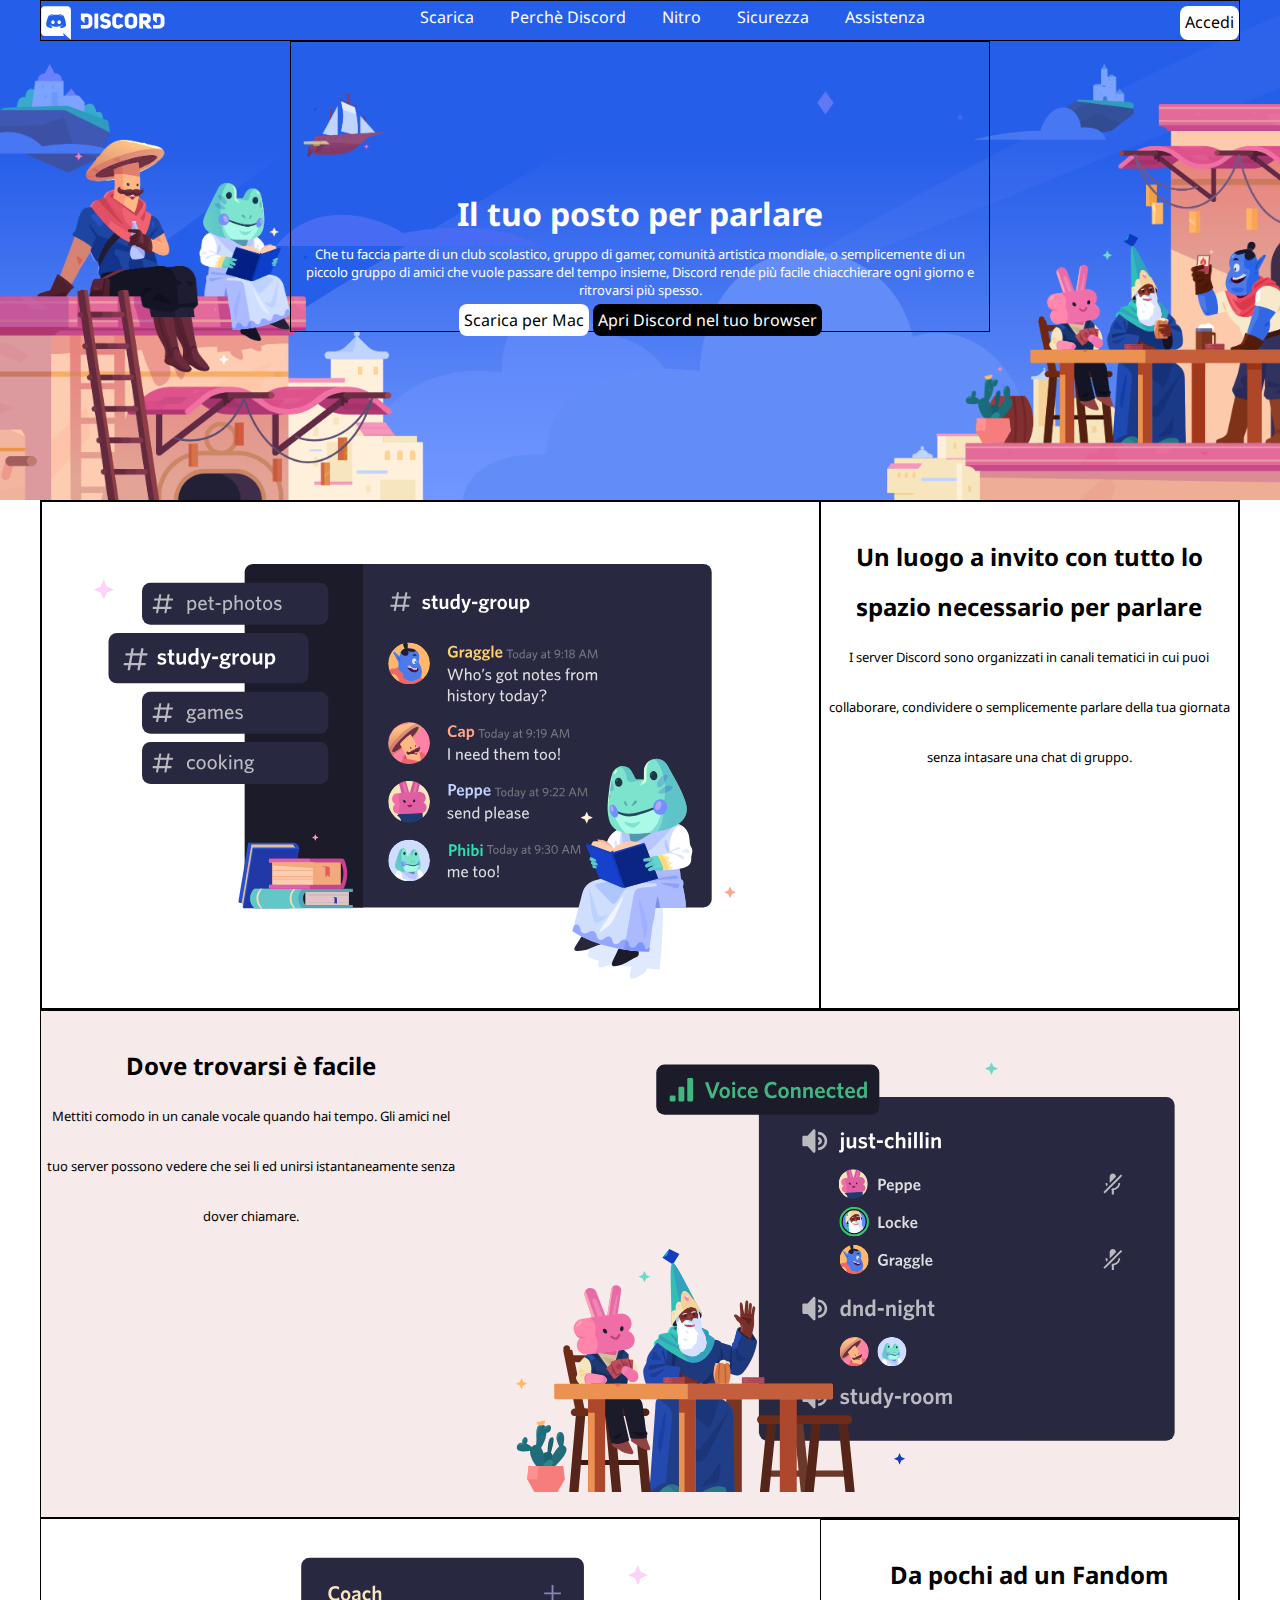
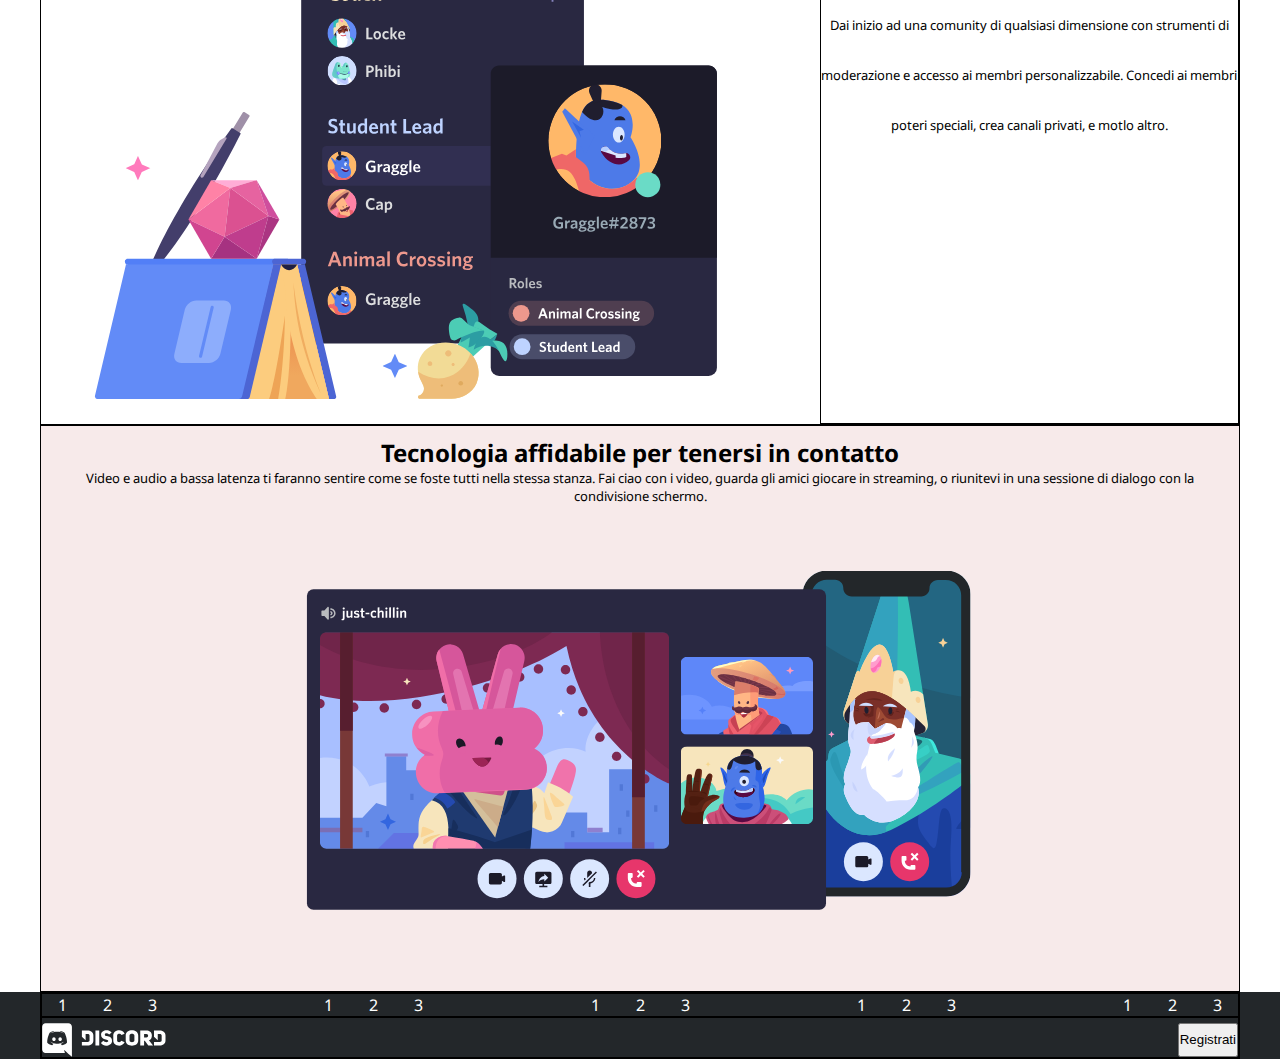
==== index.html @ ee9f93eb "Nuovo esercizio" ====
<!DOCTYPE html>
<html lang="en">
<head>
    <meta charset="UTF-8">
    <meta http-equiv="X-UA-Compatible" content="IE=edge">
    <link rel="preconnect" href="https://fonts.googleapis.com">
<link rel="preconnect" href="https://fonts.gstatic.com" crossorigin>
<link href="https://fonts.googleapis.com/css2?family=Noto+Sans:wght@400;700&display=swap" rel="stylesheet">
    <meta name="viewport" content="width=device-width, initial-scale=1.0">
    <title>Discord</title>
    <link rel="stylesheet" href="./css/style.css">
</head>
<body>
    <!--header(nav+contenuto)-->
    <header>
        <div class="navbar debug container">
            <img src="./img/logo.svg" alt="logo">
            <ul>
                <li>Scarica</li>
                <li>Perchè Discord</li>
                <li>Nitro</li>
                <li>Sicurezza</li>
                <li>Assistenza</li>
            </ul>
            <a  class="btn"href="#">Accedi</a>
        </div>
        <div class="container debug content">
            <h1>Il tuo posto per parlare</h1>
            <p class="center container">Che tu faccia parte di un club scolastico, gruppo di gamer, comunità artistica mondiale, o semplicemente di un piccolo gruppo di amici che vuole passare del tempo insieme, Discord rende più facile chiacchierare ogni giorno e ritrovarsi più spesso.</p>
            <a class="btn" href="#">Scarica per Mac</a>
            <a class="dark"href="#">Apri Discord nel tuo browser</a>
        </div>

    </header>

    <!--main 4 section-->
    <main>
        <section>
            <div class="container debug dflex">
                <div class="left debug">
                    <img src="./img/item1.svg" alt="img1">
                </div>
                <div class="right debug container">
                    <h2> Un luogo a invito con tutto lo spazio necessario per parlare</h2>
                    <p>I server Discord sono organizzati in canali tematici in cui puoi collaborare, condividere o semplicemente parlare della tua giornata senza intasare una chat di gruppo.</p>
                </div>
            </div>
        </section>
        <section>
            <div class="debug dflex bgcolor24 container">
                <div class="right">
                    <h2>Dove trovarsi è facile</h2>
                    <p>Mettiti comodo in un canale vocale quando hai tempo. Gli amici nel tuo server possono vedere che sei li ed unirsi istantaneamente senza dover chiamare.</p>
                </div>
                <div class="left">
                    <img src="./img/item2.svg" alt="img2">
                </div>
            </div>
        </section>
        <section>
            <div class=" debug dflex container">
                
                <div class="left">
                    <img src="./img/item3.svg" alt="img3">
                </div>
                <div class="right debug container">
                    <h2>Da pochi ad un Fandom</h2>
                    <p>Dai inizio ad una comunity di qualsiasi dimensione con strumenti di moderazione e accesso ai membri personalizzabile. Concedi ai membri poteri speciali, crea canali privati, e motlo altro.</p>                </div>
            </div>
        </section>    
        <section>
            <div class="bgcolor24 container debug center">
                <h2>Tecnologia affidabile per tenersi in contatto</h2>
                <p>Video e audio a bassa latenza ti faranno sentire come se foste tutti nella stessa stanza. Fai ciao con i video, guarda gli amici giocare in streaming, o riunitevi in una sessione di dialogo con la condivisione schermo.</p>
                <img src="./img/item4-big.svg" alt="img4">
            </div>
        </section>
          
    </main>

    <!--footer 5 ul no style-->
    <footer>
        <div class="debug container">
            <div class="debug container dflex">
                <ul>
                    <li>1</li>
                    <li>2</li>
                    <li>3</li>
                </ul>
                <ul>
                    <li>1</li>
                    <li>2</li>
                    <li>3</li>
                </ul>
                <ul>
                    <li>1</li>
                    <li>2</li>
                    <li>3</li>
                </ul>
                <ul>
                    <li>1</li>
                    <li>2</li>
                    <li>3</li>
                </ul>
                <ul>
                    <li>1</li>
                    <li>2</li>
                    <li>3</li>
                </ul>
            </div>
            <div class="debug navbar container">
                <img src="./img/logo.svg" alt="logo2">
                <button>Registrati</button>
            </div>
        </div>
    </footer>
    
</body>
</html>
---- css/style.css ----
/* General */
*{
    margin: 0;
    padding: 0;
    box-sizing: border-box;
}
:root{
    --bgcolorh: #255EE9;
    --colortext: #000000;
    --colortext2: #FFFFFF;
    --bgcolorf: #23272A;
    --button: #7289DA;
    --bgcolors: #f7eaea;
}
body{
    background-color: var(--colortext2);
    text-align: center;
    margin: 0 auto;
    justify-content: space-around;
    min-width: 300px;
    color: var(--colortext2);
    font-family: 'Noto Sans', sans-serif;
}
.debug{
    border: 1px solid black;
}
.container{
    margin: 0 auto;
    max-width: 1200px;
}
.navbar{
    display: flex;
    justify-content:space-between;
    padding-top: 5px;
}
ul{
    list-style: none;
}
li{
    display: inline;
    padding: 1rem;
}
header{
    background-image: url(../img/jumbo.png);
    background-color: var(--bgcolorh);
    min-width: 500px;
    background-size: cover;  
    height: 500px;  
}
.right{
    width: 35%;
    line-height: 50px;
    padding-top: 30px;
}
.left{
    width: 65%;
}
.reverse{
    flex-flow: row-reverse;
}
footer{
    background-color: var(--bgcolorf);
}
.center{
    padding: 10px;
    justify-content: center;
    text-align: center;
}
.bgcolor24{
    background-color: var(--bgcolors);
}
.bgcolor13{
    background-color: var(--colortext2);
}
.dflex{
    display: flex;
    justify-content: space-between;
    flex-flow: row wrap;
    align-content: flex-start;
}
.btn{
    background-color: var(--colortext2);
    color: var(--colortext);
    border-radius: 8px;
    text-decoration: none;
    padding: 5px;
}
.dark{
    background-color: var(--colortext);
    color: var(--colortext2);
    border-radius: 8px;
    text-decoration: none;
    padding: 5px;
}
.content{
    max-width: 700px;
    justify-content: center;
    text-align: center;
    padding-top: 150px;
}
main{
    color: var(--colortext);
}
main img{
    width: 750px;
    padding: 20px;
}
p{
    font-size: 13px;
}
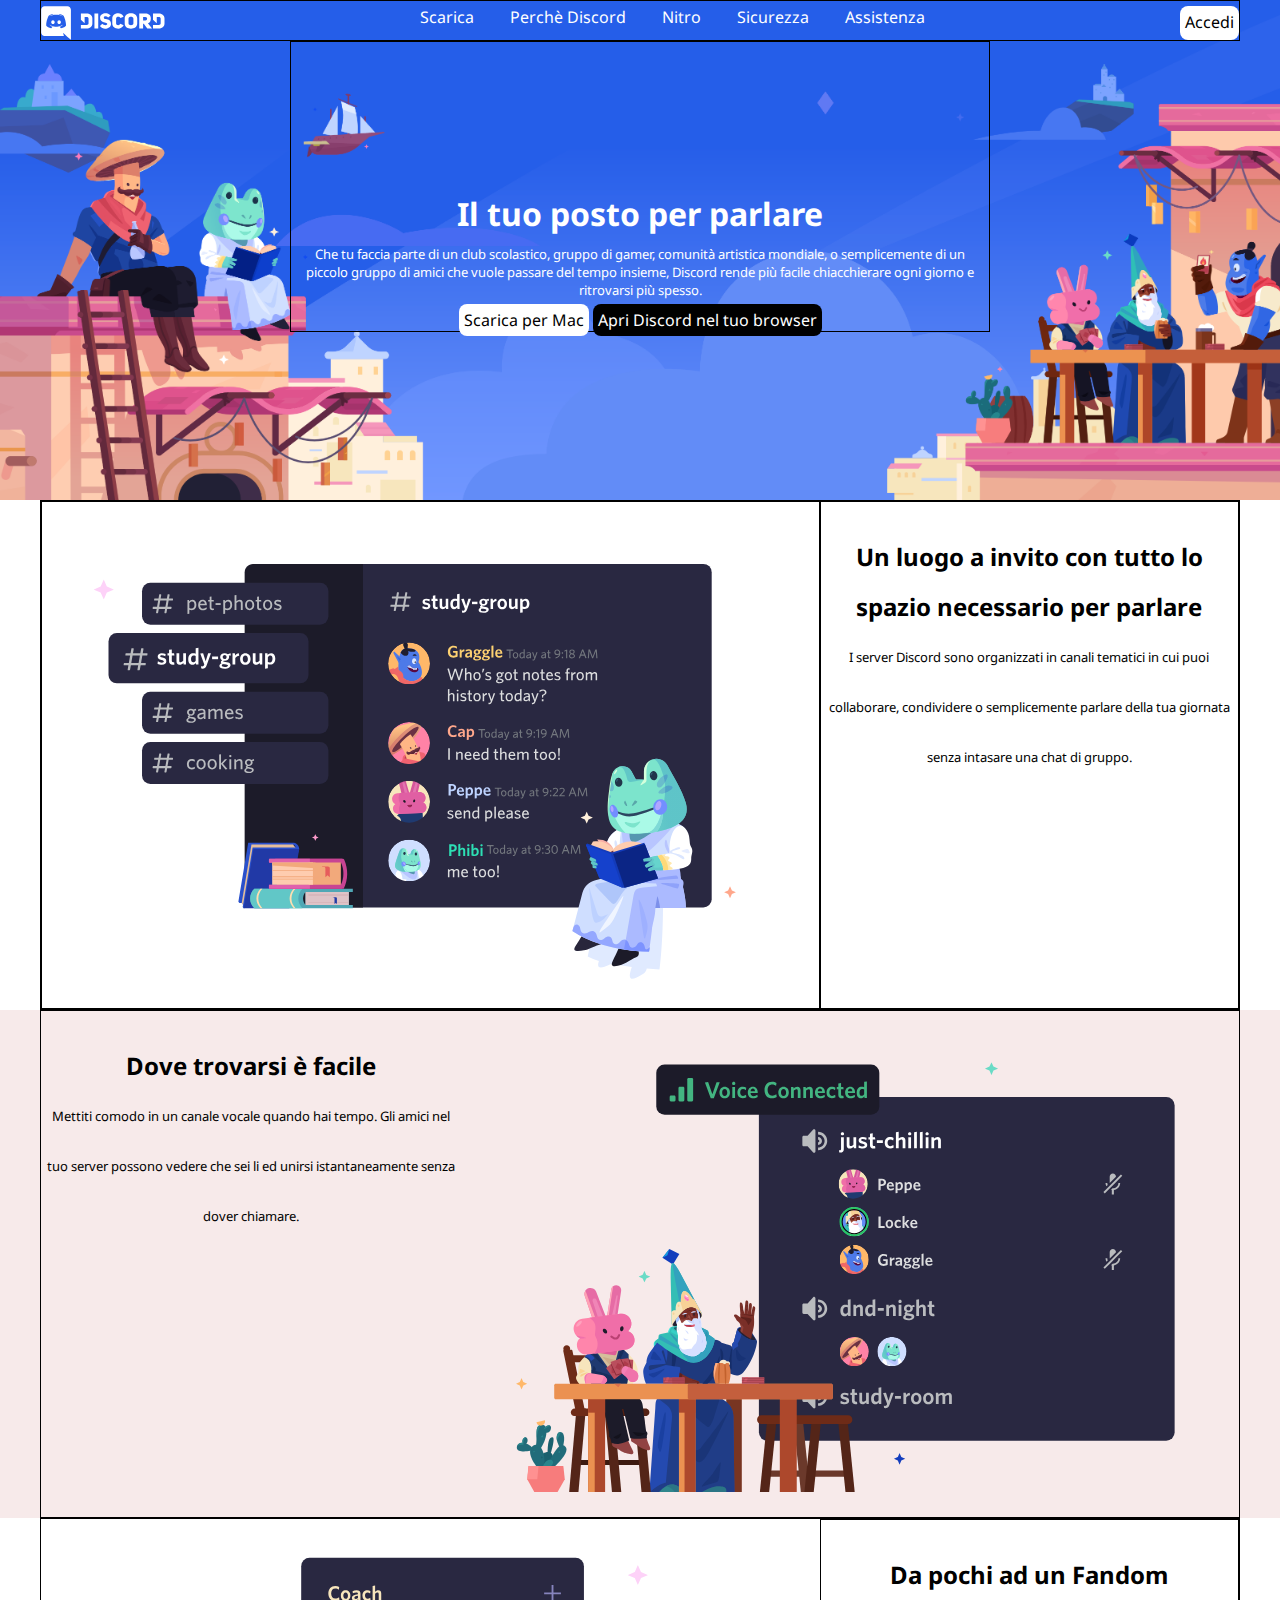
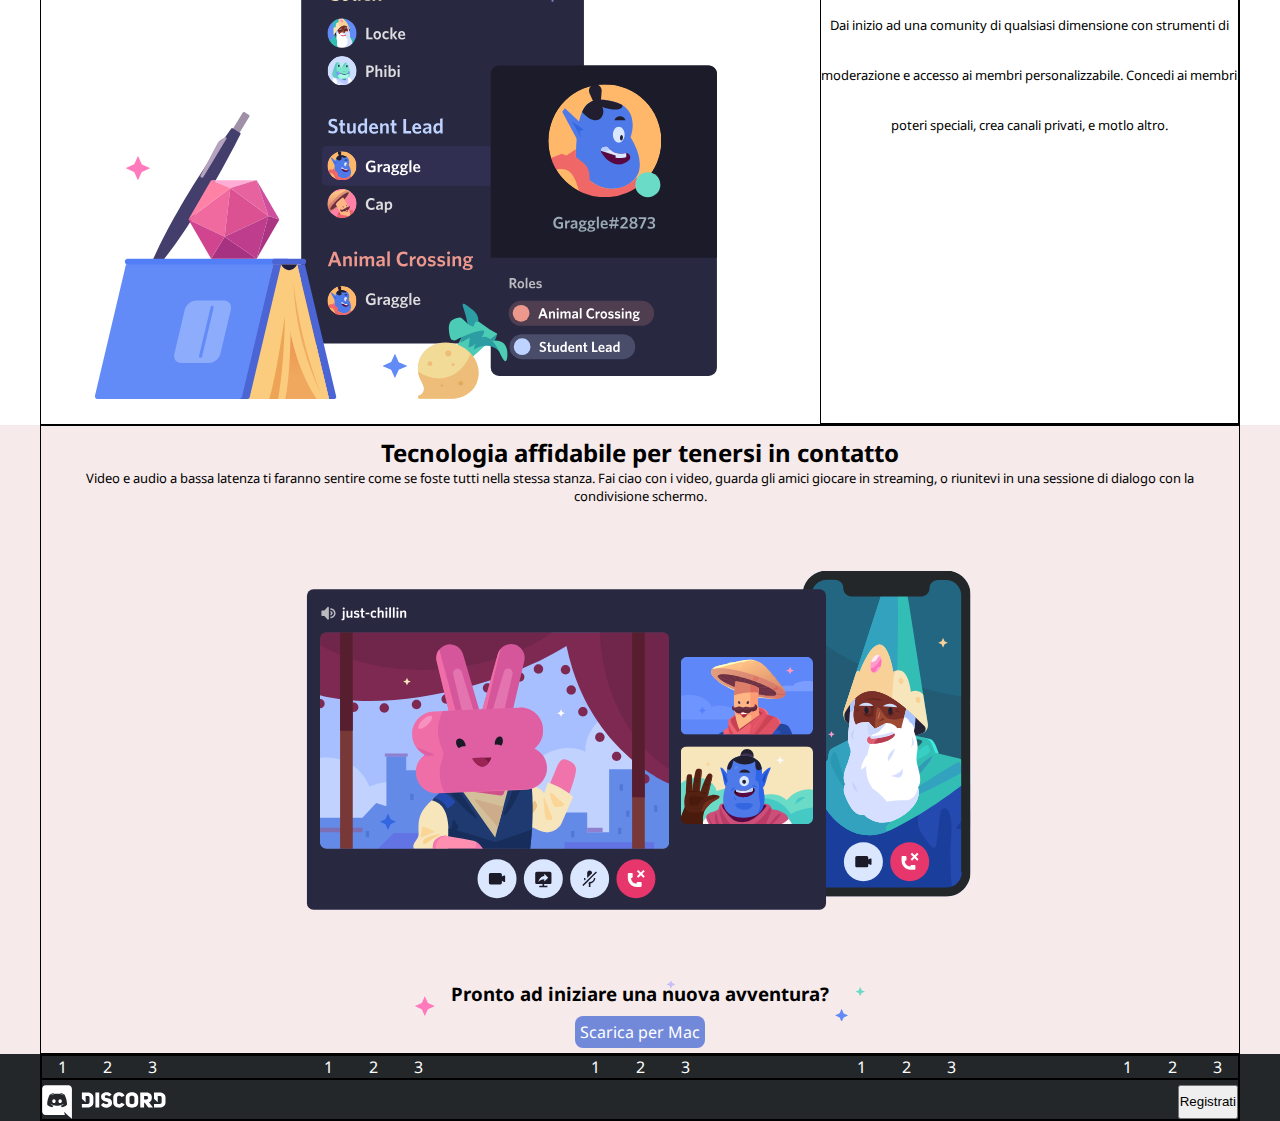
==== commit dfcf0895: "stars" ====
--- a/index.html
+++ b/index.html
@@ -47,32 +47,38 @@
             </div>
         </section>
         <section>
-            <div class="debug dflex bgcolor24 container">
-                <div class="right">
-                    <h2>Dove trovarsi è facile</h2>
-                    <p>Mettiti comodo in un canale vocale quando hai tempo. Gli amici nel tuo server possono vedere che sei li ed unirsi istantaneamente senza dover chiamare.</p>
-                </div>
-                <div class="left">
-                    <img src="./img/item2.svg" alt="img2">
+            <div class="bgcolor24">
+                <div class="debug dflex container">
+                    <div class="right">
+                        <h2>Dove trovarsi è facile</h2>
+                        <p>Mettiti comodo in un canale vocale quando hai tempo. Gli amici nel tuo server possono vedere che sei li ed unirsi istantaneamente senza dover chiamare.</p>
+                    </div>
+                    <div class="left">
+                        <img src="./img/item2.svg" alt="img2">
+                    </div>
                 </div>
             </div>
         </section>
         <section>
-            <div class=" debug dflex container">
-                
+            <div class=" debug dflex container">  
                 <div class="left">
                     <img src="./img/item3.svg" alt="img3">
                 </div>
                 <div class="right debug container">
                     <h2>Da pochi ad un Fandom</h2>
-                    <p>Dai inizio ad una comunity di qualsiasi dimensione con strumenti di moderazione e accesso ai membri personalizzabile. Concedi ai membri poteri speciali, crea canali privati, e motlo altro.</p>                </div>
+                    <p>Dai inizio ad una comunity di qualsiasi dimensione con strumenti di moderazione e accesso ai membri personalizzabile. Concedi ai membri poteri speciali, crea canali privati, e motlo altro.</p>                
+                </div>
             </div>
         </section>    
         <section>
-            <div class="bgcolor24 container debug center">
-                <h2>Tecnologia affidabile per tenersi in contatto</h2>
-                <p>Video e audio a bassa latenza ti faranno sentire come se foste tutti nella stessa stanza. Fai ciao con i video, guarda gli amici giocare in streaming, o riunitevi in una sessione di dialogo con la condivisione schermo.</p>
-                <img src="./img/item4-big.svg" alt="img4">
+            <div class="bgcolor24">
+                <div class="container debug center">
+                    <h2>Tecnologia affidabile per tenersi in contatto</h2>
+                    <p>Video e audio a bassa latenza ti faranno sentire come se foste tutti nella stessa stanza. Fai ciao con i video, guarda gli amici giocare in streaming, o riunitevi in una sessione di dialogo con la condivisione schermo.</p>
+                    <img src="./img/item4-big.svg" alt="img4">
+                    <h3 id="stars">Pronto ad iniziare una nuova avventura?</h3>
+                    <a  class="violett" href="#">Scarica per Mac</a>
+                </div>
             </div>
         </section>
           
--- a/css/style.css
+++ b/css/style.css
@@ -108,3 +108,18 @@
 p{
     font-size: 13px;
 }
+.violett{
+    background-color: var(--button);
+    color: var(--colortext2);
+    border-radius: 8px;
+    text-decoration: none;
+    margin: 15px;
+    padding: .3rem;
+}
+#stars{
+    background-image: url(../img/stars.svg);
+    padding-bottom: 15px;
+    background-size: 450px;
+    background-repeat: no-repeat;
+    background-position: center;
+}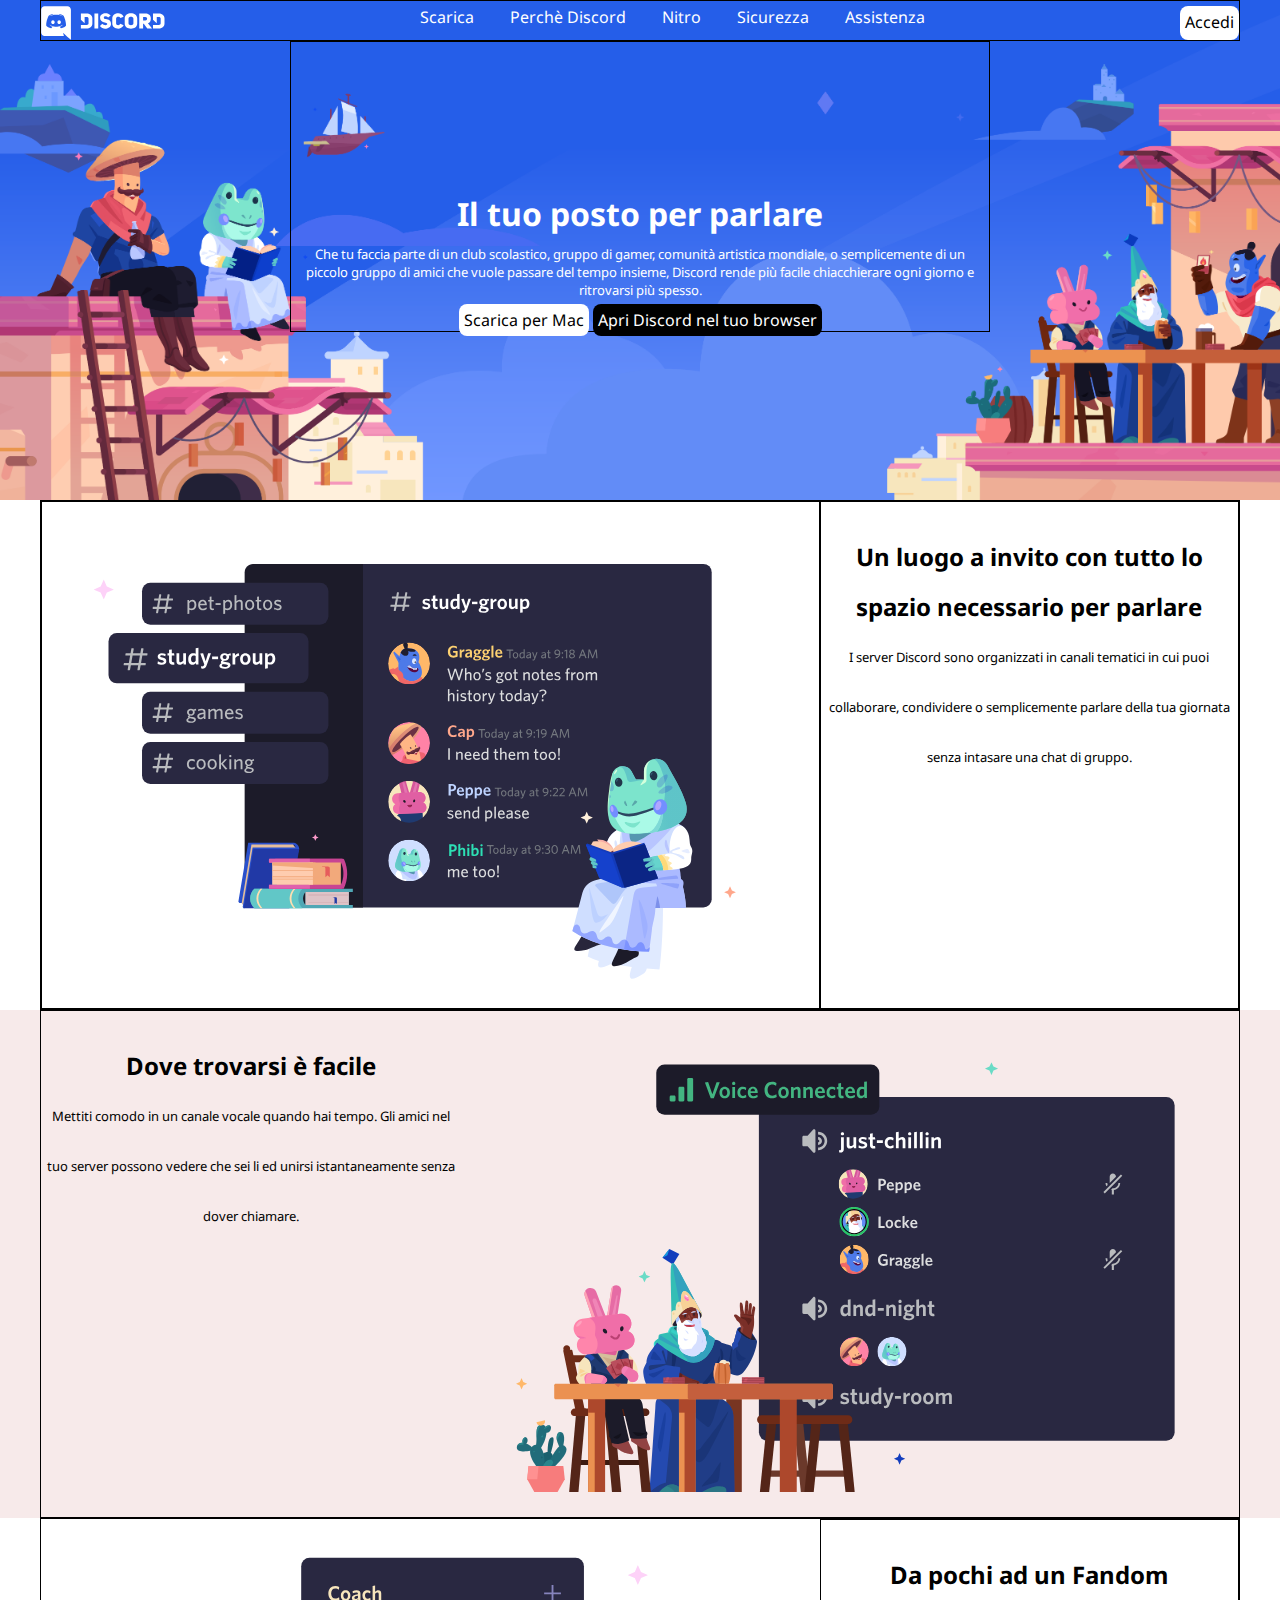
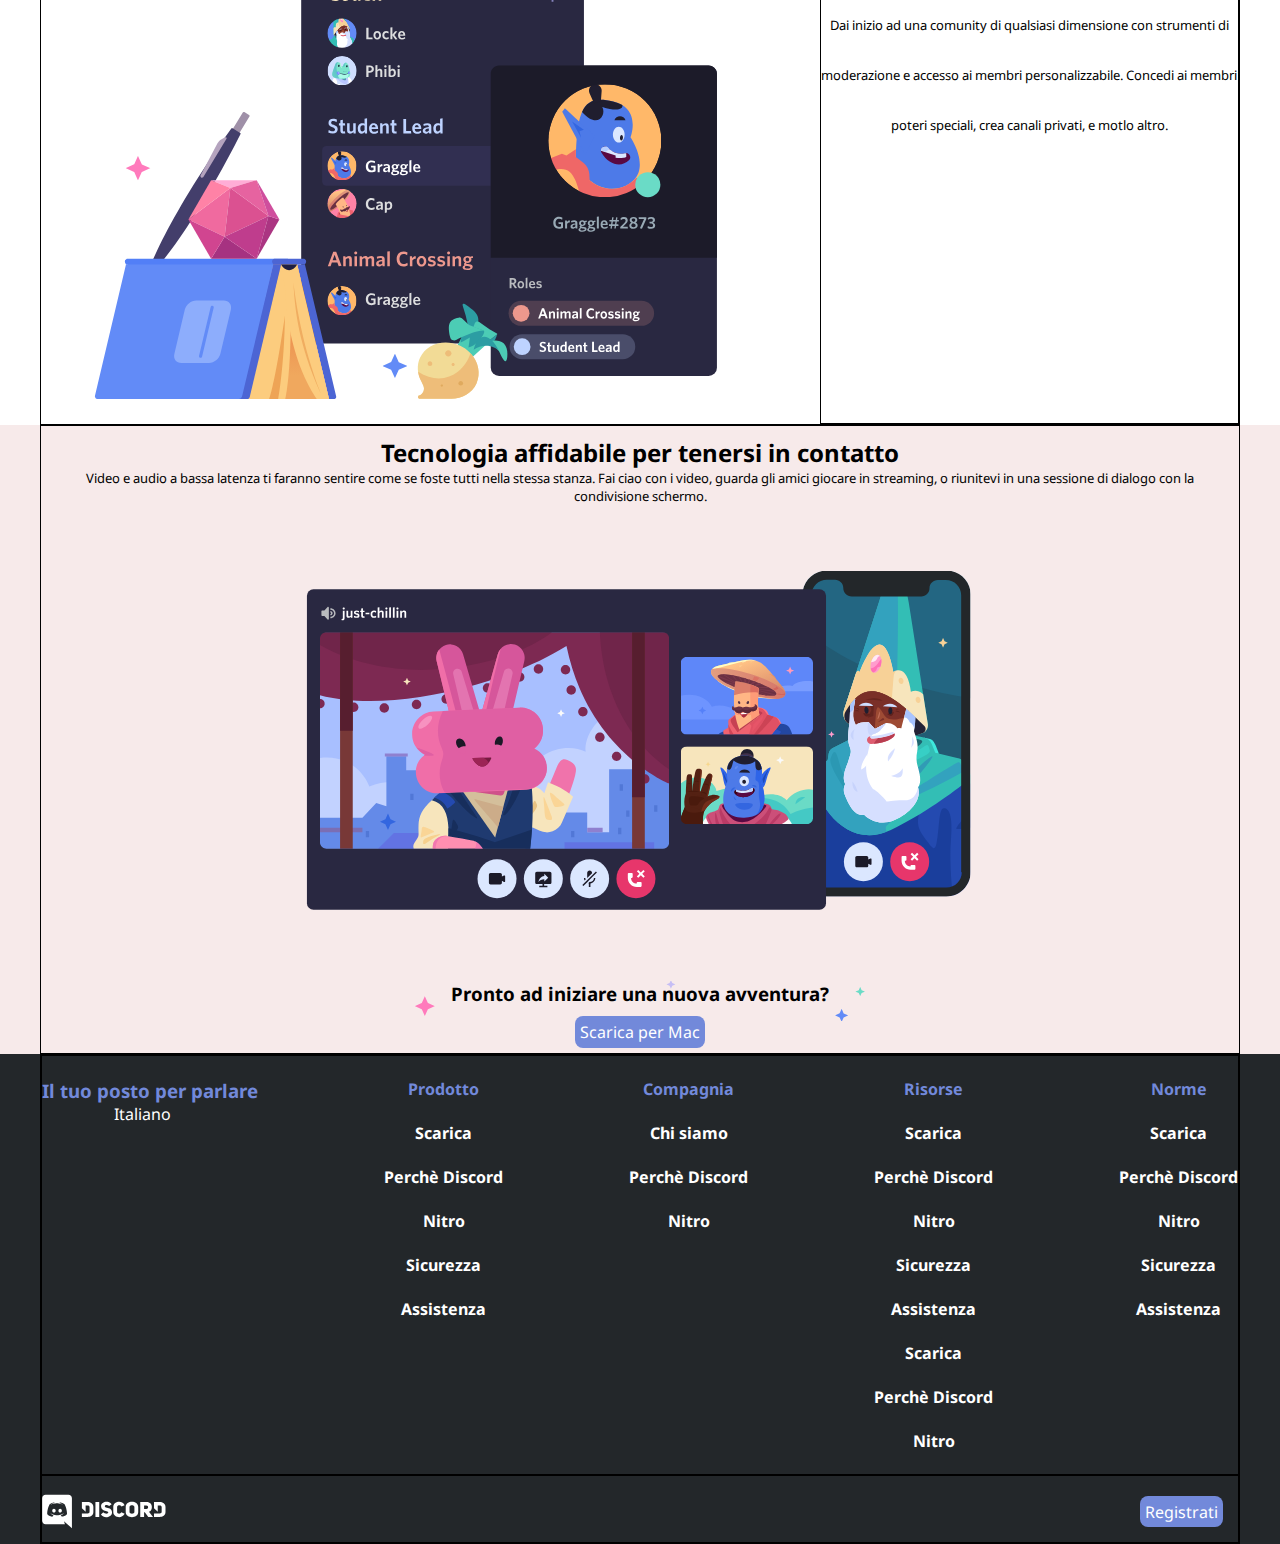
==== commit ebcc7ca7: "footer" ====
--- a/index.html
+++ b/index.html
@@ -88,35 +88,108 @@
     <footer>
         <div class="debug container">
             <div class="debug container dflex">
-                <ul>
-                    <li>1</li>
-                    <li>2</li>
-                    <li>3</li>
-                </ul>
-                <ul>
-                    <li>1</li>
-                    <li>2</li>
-                    <li>3</li>
-                </ul>
-                <ul>
-                    <li>1</li>
-                    <li>2</li>
-                    <li>3</li>
-                </ul>
-                <ul>
-                    <li>1</li>
-                    <li>2</li>
-                    <li>3</li>
-                </ul>
-                <ul>
-                    <li>1</li>
-                    <li>2</li>
-                    <li>3</li>
-                </ul>
+                <div>
+                    <ul>
+                        <li><h3 class="first">Il tuo posto per parlare</h3></li>
+                        <li>Italiano</li>
+                        <li></li>
+                    </ul>
+                </div>
+                <div>
+                    <ul>
+                        <li>
+                            <h4 class="first">Prodotto</h4>
+                        </li>
+                        <li>
+                            <h4>Scarica</h4>
+                        </li>
+                        <li>
+                            <h4>Perchè Discord</h4>
+                        </li>
+                        <li>
+                            <h4>Nitro</h4>
+                        </li>
+                        <li>
+                            <h4>Sicurezza</h4>
+                        </li>
+                        <li>
+                            <h4>Assistenza</h4>
+                        </li>
+                    </ul>
+                </div>
+                <div>
+                    <ul>
+                        <li>
+                            <h4 class="first">Compagnia</h4>
+                        </li>
+                        <li>
+                            <h4>Chi siamo</h4>
+                        </li>
+                        <li>
+                            <h4>Perchè Discord</h4>
+                        </li>
+                        <li>
+                            <h4>Nitro</h4>
+                        </li>
+                    </ul>
+                </div>
+                <div>
+                    <ul>
+                        <li>
+                            <h4 class="first">Risorse</h4>
+                        </li>
+                        <li>
+                            <h4>Scarica</h4>
+                        </li>
+                        <li>
+                            <h4>Perchè Discord</h4>
+                        </li>
+                        <li>
+                            <h4>Nitro</h4>
+                        </li>
+                        <li>
+                            <h4>Sicurezza</h4>
+                        </li>
+                        <li>
+                            <h4>Assistenza</h4>
+                        </li>
+                        <li>
+                            <h4>Scarica</h4>
+                        </li>
+                        <li>
+                            <h4>Perchè Discord</h4>
+                        </li>
+                        <li>
+                            <h4>Nitro</h4>
+                        </li>
+                    </ul>
+                </div>
+                <div>
+                    <ul>
+                        <li>
+                            <h4 class="first">Norme</h4>
+                        </li>
+                        <li>
+                            <h4>Scarica</h4>
+                        </li>
+                        <li>
+                            <h4>Perchè Discord</h4>
+                        </li>
+                        <li>
+                            <h4>Nitro</h4>
+                        </li>
+                        <li>
+                            <h4>Sicurezza</h4>
+                        </li>
+                        <li>
+                            <h4>Assistenza</h4>
+                        </li>
+                    </ul>
+                </div>
             </div>
             <div class="debug navbar container">
                 <img src="./img/logo.svg" alt="logo2">
-                <button>Registrati</button>
+                <a class="violett" href="#">Registrati</a>
             </div>
         </div>
     </footer>
--- a/css/style.css
+++ b/css/style.css
@@ -122,4 +122,10 @@
     background-size: 450px;
     background-repeat: no-repeat;
     background-position: center;
+}
+.blocco{
+    display: block;
+}
+.first{
+    color: var(--button)
 }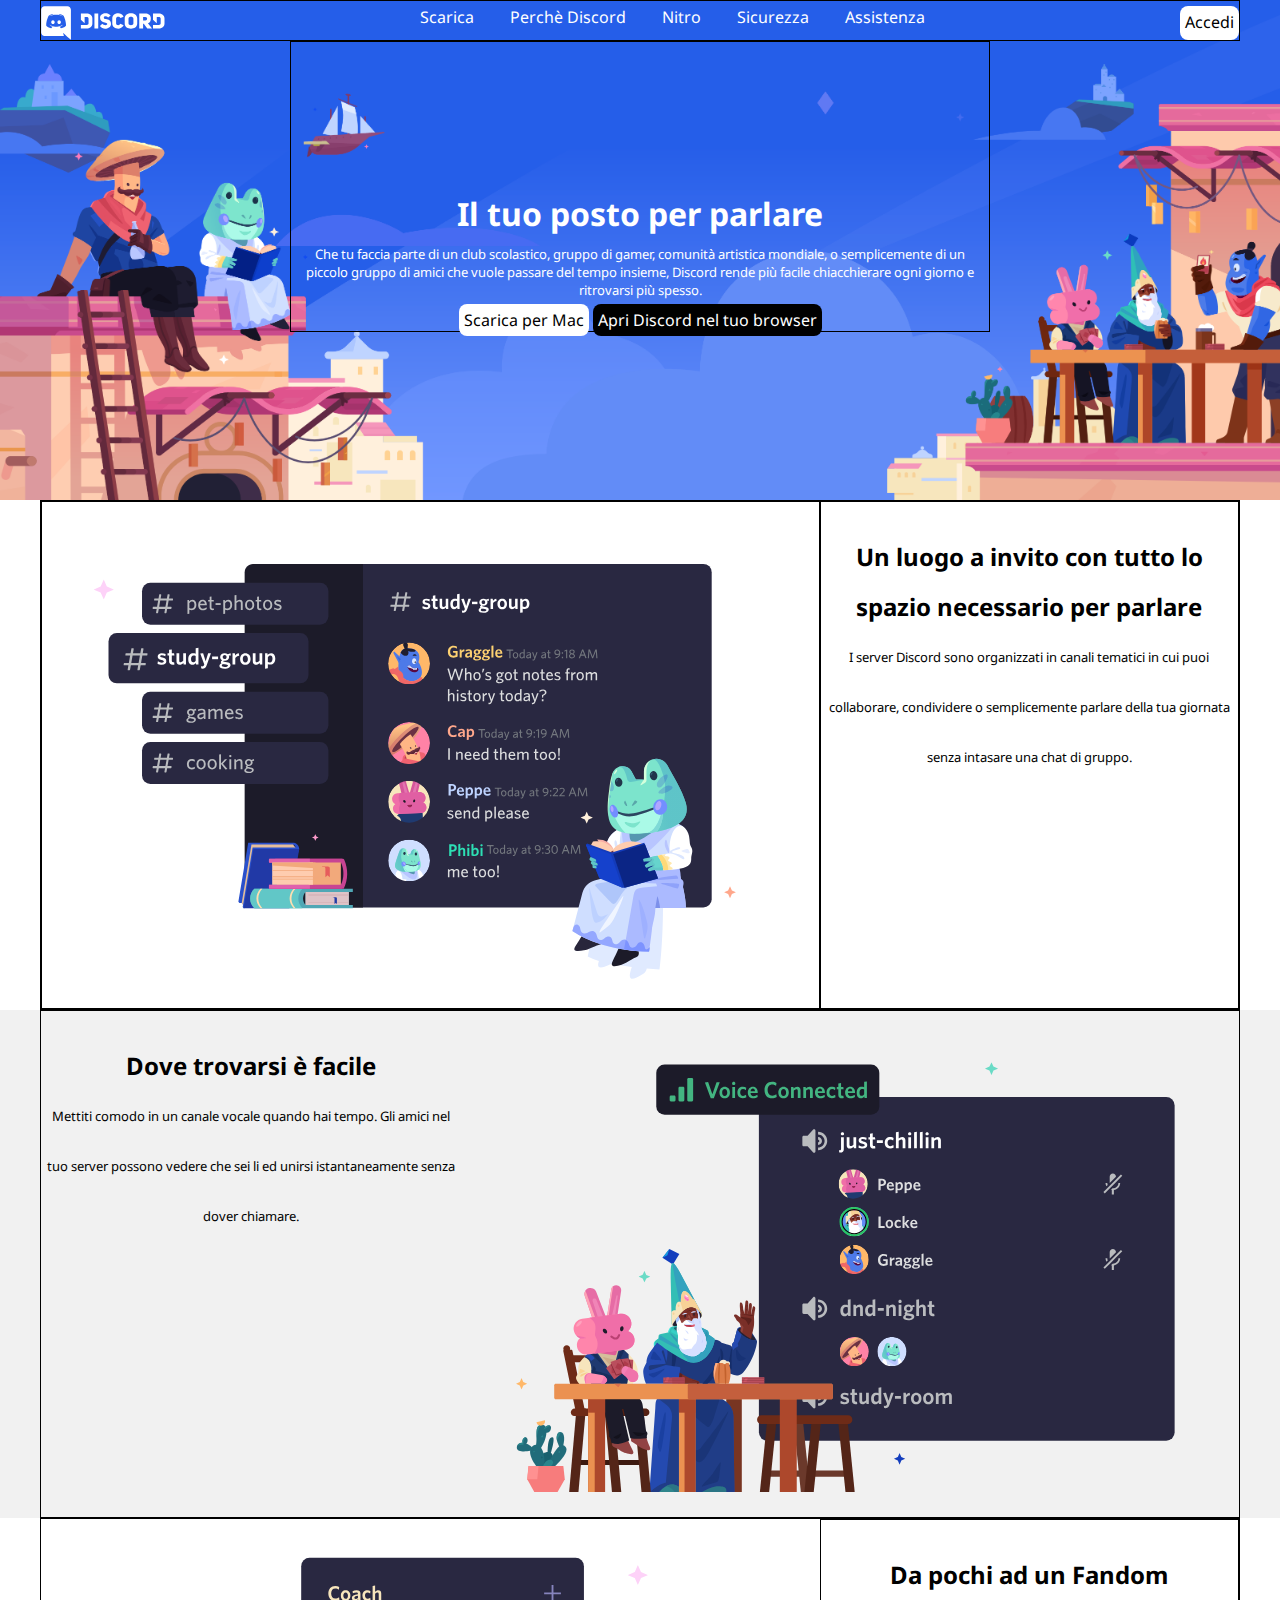
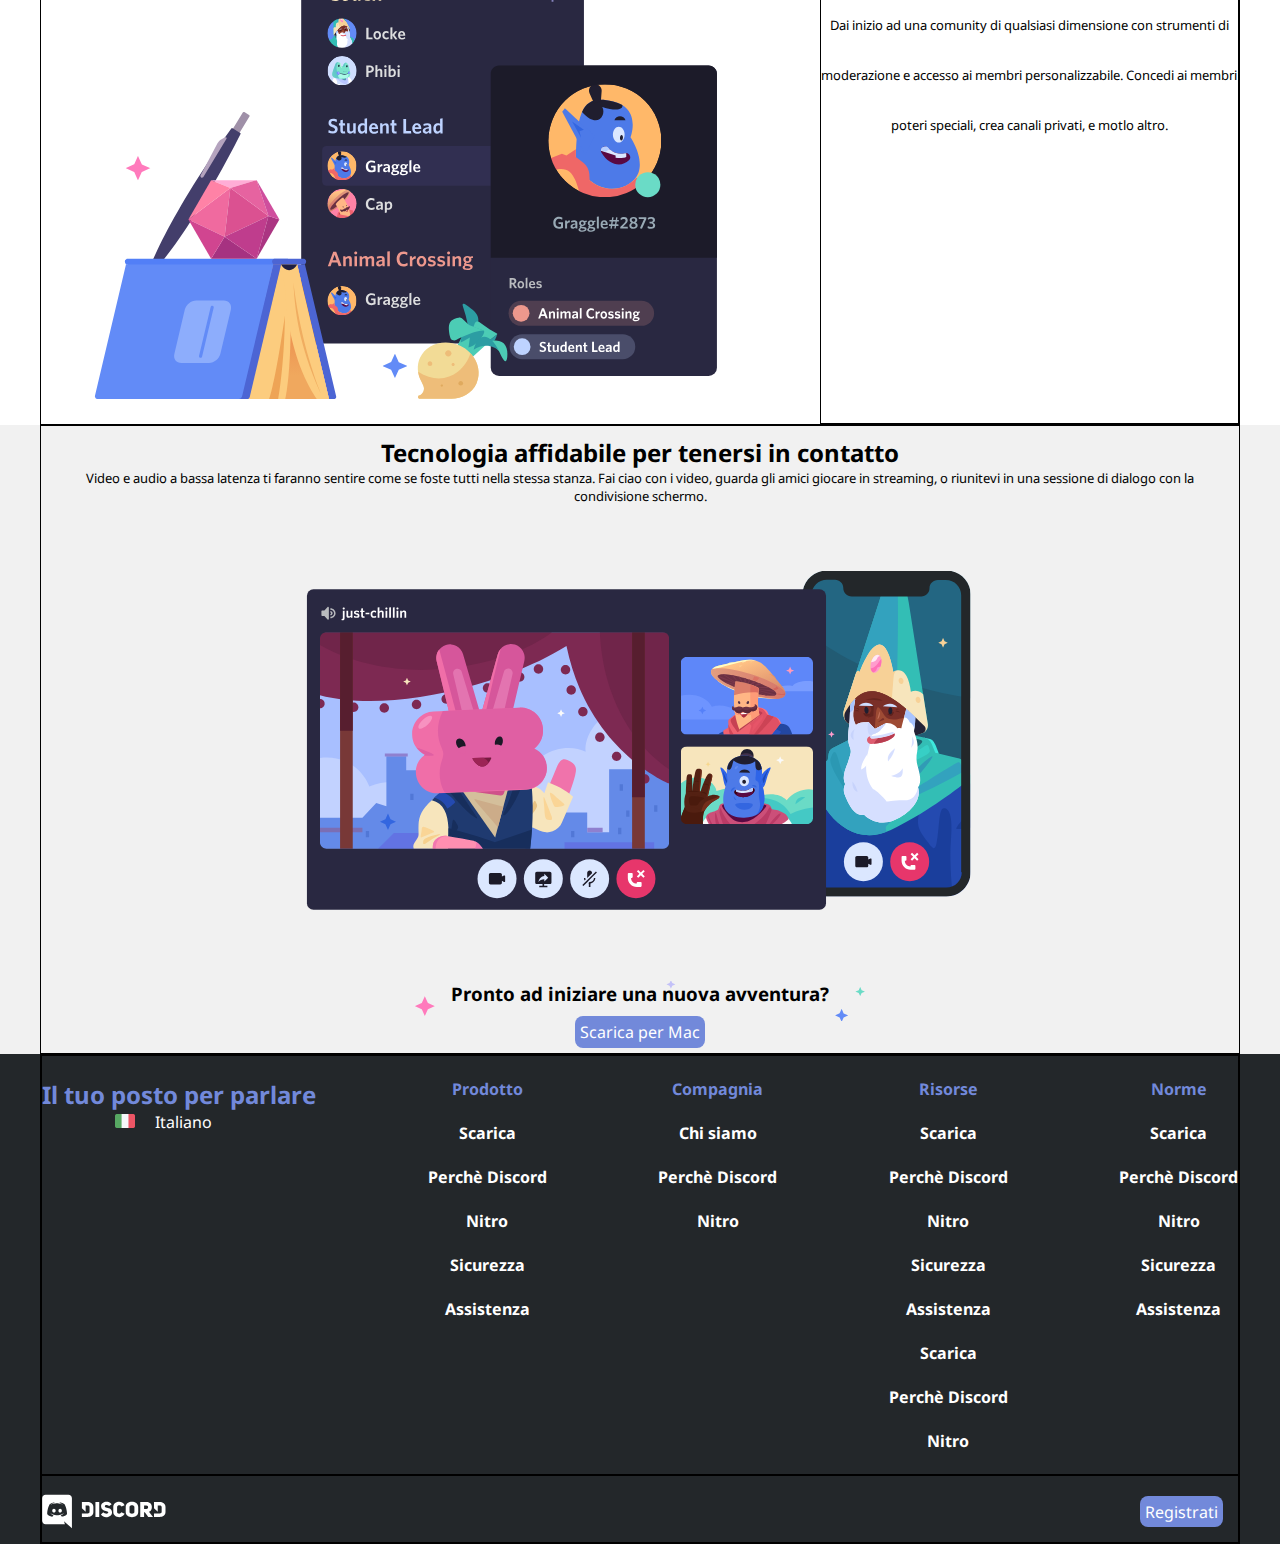
==== commit 87f3bfb7: "ultime modifiche" ====
--- a/index.html
+++ b/index.html
@@ -90,7 +90,8 @@
             <div class="debug container dflex">
                 <div>
                     <ul>
-                        <li><h3 class="first">Il tuo posto per parlare</h3></li>
+                        <li><h2 class="first">Il tuo posto per parlare</h2></li>
+                        <img id="ita" src="./img/ita.png" alt="ita">
                         <li>Italiano</li>
                         <li></li>
                     </ul>
--- a/css/style.css
+++ b/css/style.css
@@ -10,7 +10,7 @@
     --colortext2: #FFFFFF;
     --bgcolorf: #23272A;
     --button: #7289DA;
-    --bgcolors: #f7eaea;
+    --bgcolors: #f1f1f1;
 }
 body{
     background-color: var(--colortext2);
@@ -128,4 +128,7 @@
 }
 .first{
     color: var(--button)
+}
+#ita{
+    width: 20px;
 }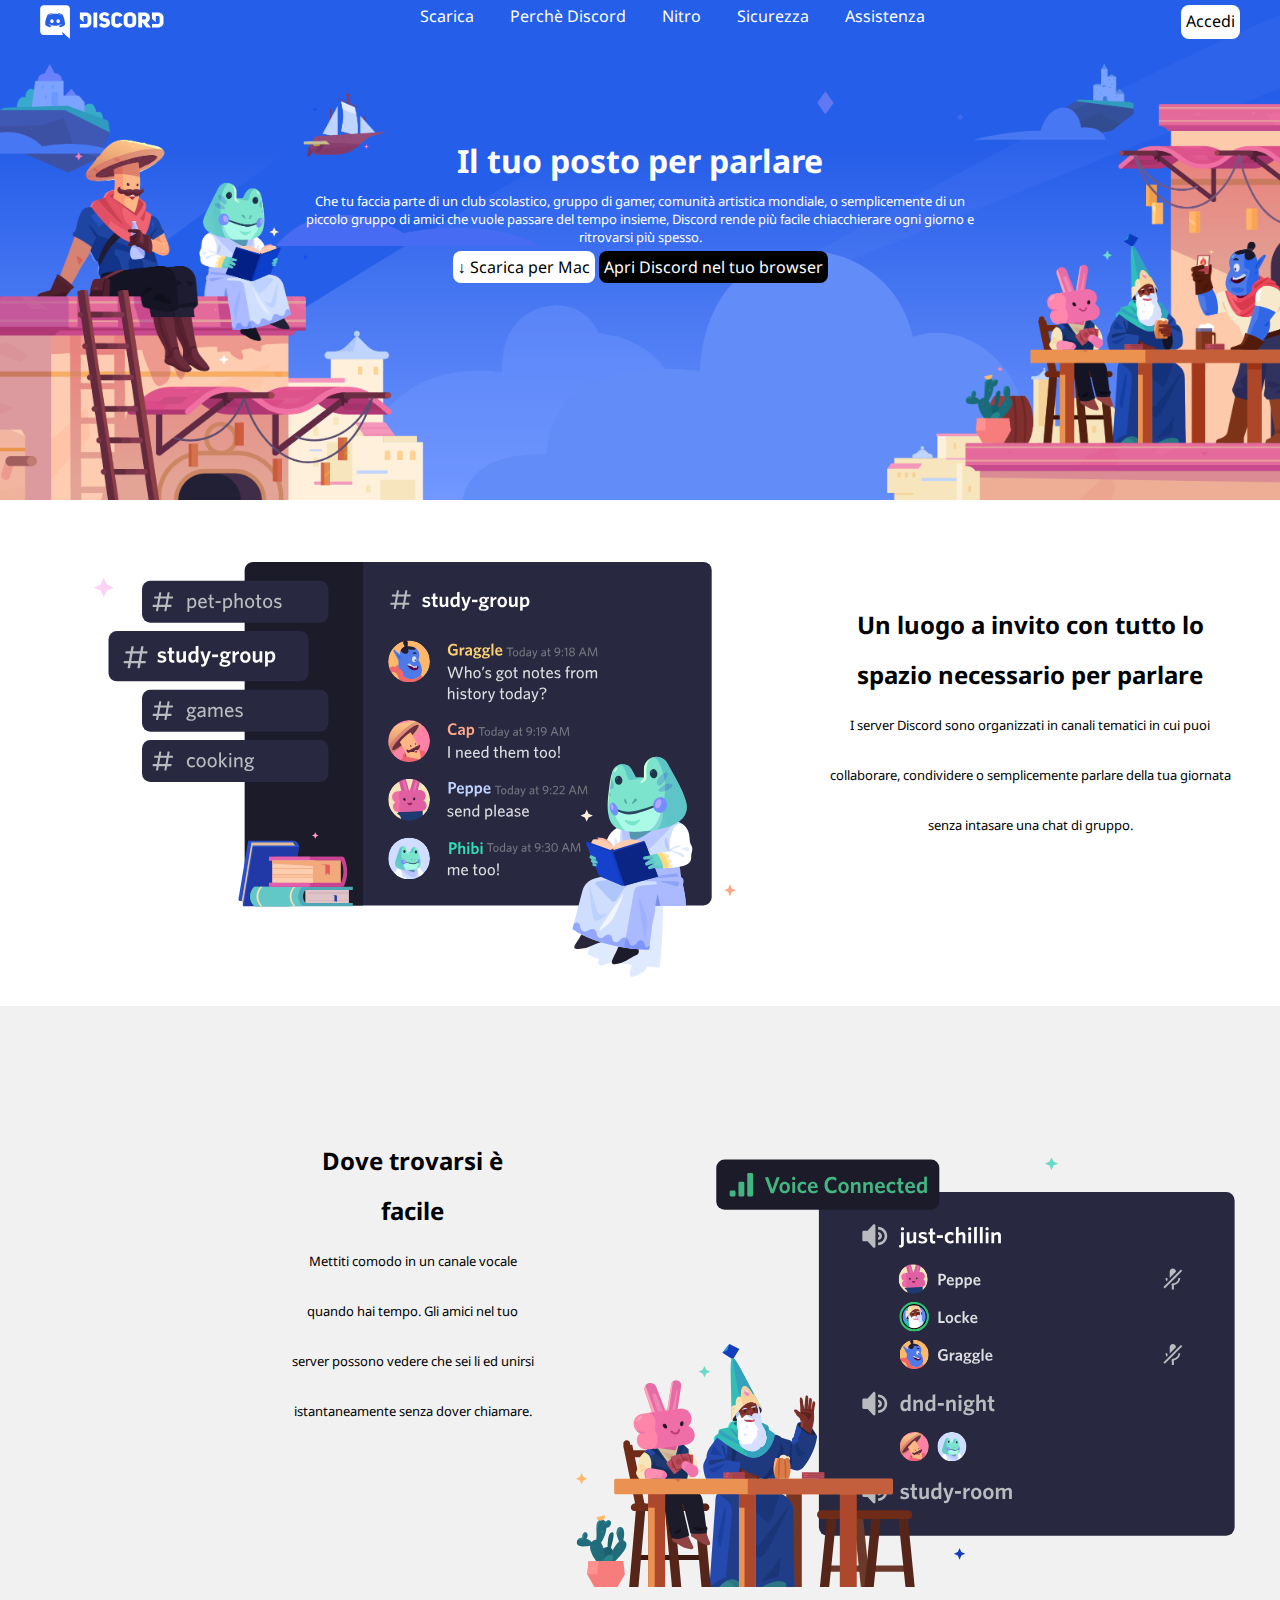
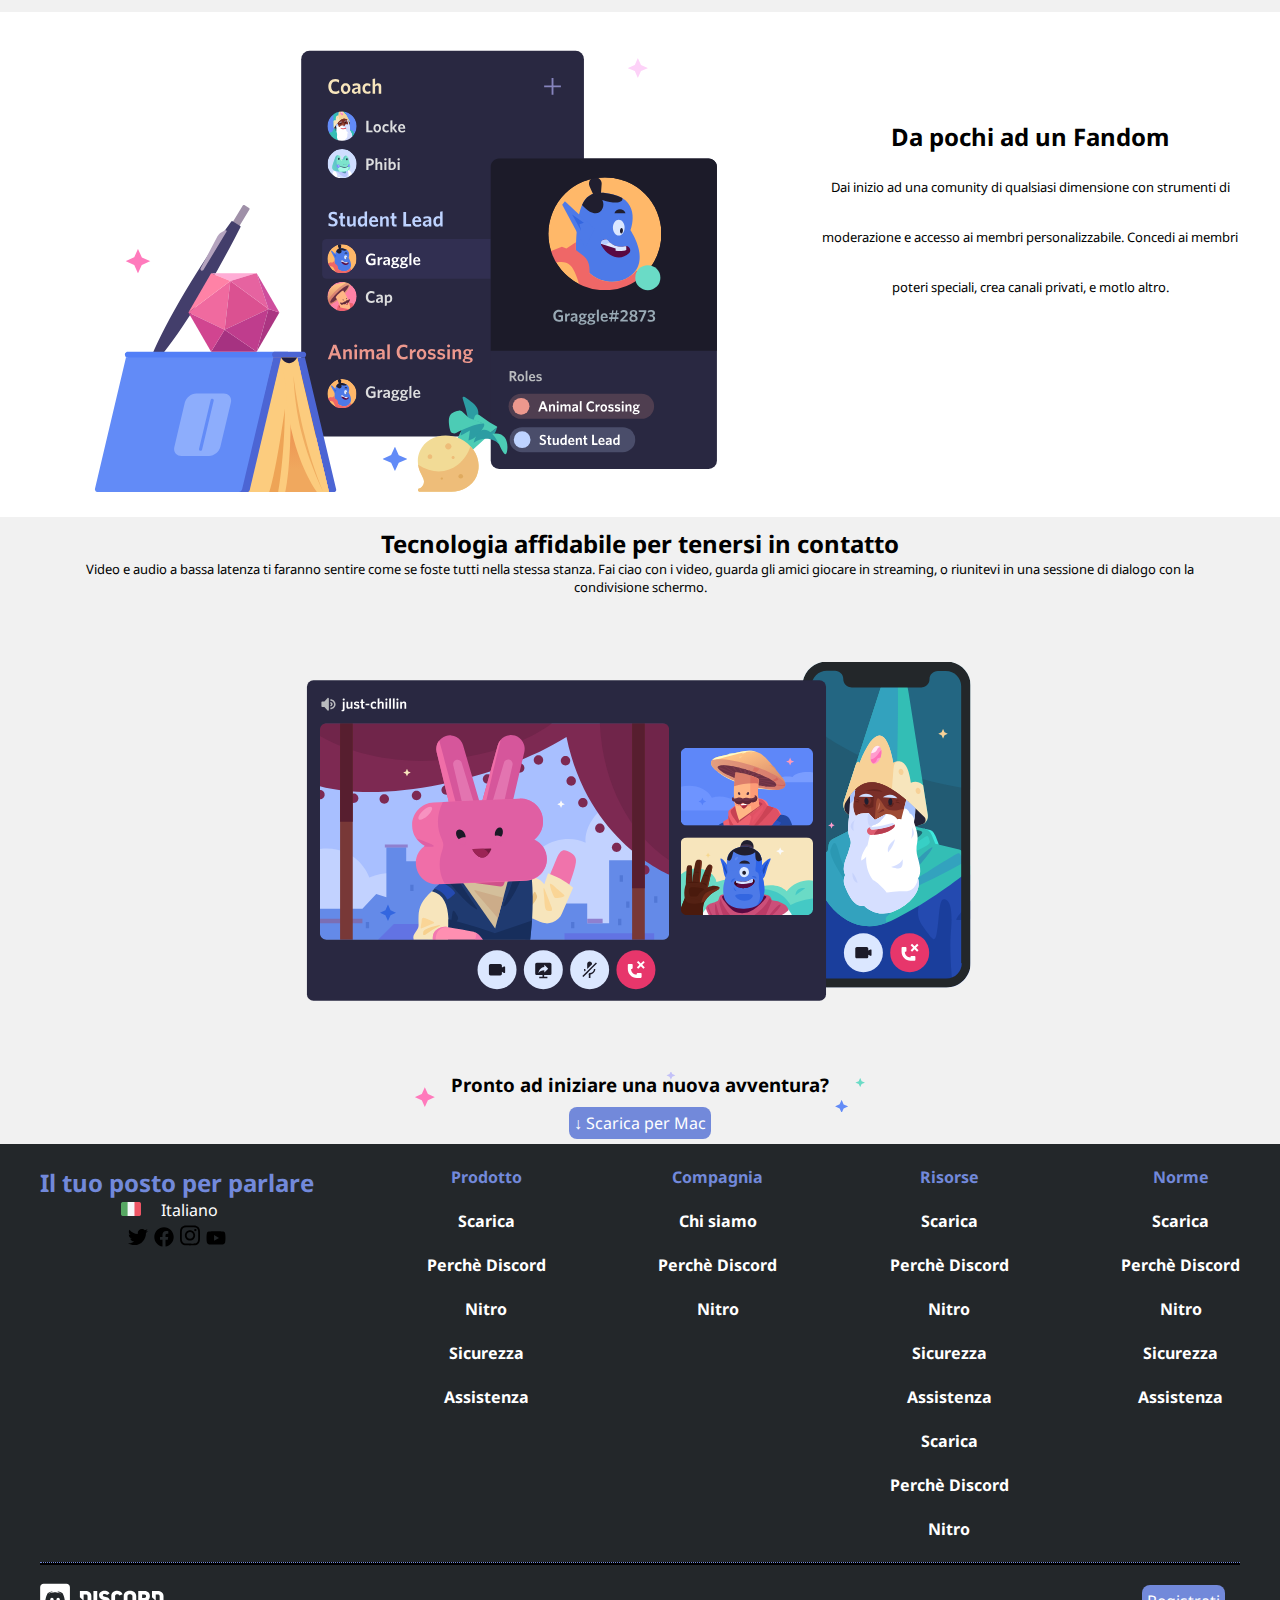
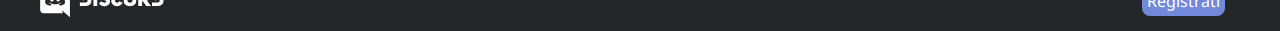
==== commit 96fbb88d: "icone" ====
--- a/index.html
+++ b/index.html
@@ -4,8 +4,8 @@
     <meta charset="UTF-8">
     <meta http-equiv="X-UA-Compatible" content="IE=edge">
     <link rel="preconnect" href="https://fonts.googleapis.com">
-<link rel="preconnect" href="https://fonts.gstatic.com" crossorigin>
-<link href="https://fonts.googleapis.com/css2?family=Noto+Sans:wght@400;700&display=swap" rel="stylesheet">
+    <link rel="preconnect" href="https://fonts.gstatic.com" crossorigin>
+    <link href="https://fonts.googleapis.com/css2?family=Noto+Sans:wght@400;700&display=swap" rel="stylesheet">
     <meta name="viewport" content="width=device-width, initial-scale=1.0">
     <title>Discord</title>
     <link rel="stylesheet" href="./css/style.css">
@@ -27,7 +27,7 @@
         <div class="container debug content">
             <h1>Il tuo posto per parlare</h1>
             <p class="center container">Che tu faccia parte di un club scolastico, gruppo di gamer, comunità artistica mondiale, o semplicemente di un piccolo gruppo di amici che vuole passare del tempo insieme, Discord rende più facile chiacchierare ogni giorno e ritrovarsi più spesso.</p>
-            <a class="btn" href="#">Scarica per Mac</a>
+            <a class="btn" href="#"> &#8595; Scarica per Mac</a>
             <a class="dark"href="#">Apri Discord nel tuo browser</a>
         </div>
 
@@ -40,7 +40,7 @@
                 <div class="left debug">
                     <img src="./img/item1.svg" alt="img1">
                 </div>
-                <div class="right debug container">
+                <div class="right debug container content">
                     <h2> Un luogo a invito con tutto lo spazio necessario per parlare</h2>
                     <p>I server Discord sono organizzati in canali tematici in cui puoi collaborare, condividere o semplicemente parlare della tua giornata senza intasare una chat di gruppo.</p>
                 </div>
@@ -48,7 +48,7 @@
         </section>
         <section>
             <div class="bgcolor24">
-                <div class="debug dflex container">
+                <div class="debug dflex container content">
                     <div class="right">
                         <h2>Dove trovarsi è facile</h2>
                         <p>Mettiti comodo in un canale vocale quando hai tempo. Gli amici nel tuo server possono vedere che sei li ed unirsi istantaneamente senza dover chiamare.</p>
@@ -64,7 +64,7 @@
                 <div class="left">
                     <img src="./img/item3.svg" alt="img3">
                 </div>
-                <div class="right debug container">
+                <div class="right debug container content">
                     <h2>Da pochi ad un Fandom</h2>
                     <p>Dai inizio ad una comunity di qualsiasi dimensione con strumenti di moderazione e accesso ai membri personalizzabile. Concedi ai membri poteri speciali, crea canali privati, e motlo altro.</p>                
                 </div>
@@ -77,7 +77,7 @@
                     <p>Video e audio a bassa latenza ti faranno sentire come se foste tutti nella stessa stanza. Fai ciao con i video, guarda gli amici giocare in streaming, o riunitevi in una sessione di dialogo con la condivisione schermo.</p>
                     <img src="./img/item4-big.svg" alt="img4">
                     <h3 id="stars">Pronto ad iniziare una nuova avventura?</h3>
-                    <a  class="violett" href="#">Scarica per Mac</a>
+                    <a  class="violett" href="#"> &#8595; Scarica per Mac</a>
                 </div>
             </div>
         </section>
@@ -93,7 +93,13 @@
                         <li><h2 class="first">Il tuo posto per parlare</h2></li>
                         <img id="ita" src="./img/ita.png" alt="ita">
                         <li>Italiano</li>
-                        <li></li>
+                        <li>
+                            <h2>
+                                <svg id="icone" xmlns="http://www.w3.org/2000/svg" viewBox="0 0 512 512"><!--! Font Awesome Pro 6.2.1 by @fontawesome - https://fontawesome.com License - https://fontawesome.com/license (Commercial License) Copyright 2022 Fonticons, Inc. --><path d="M459.37 151.716c.325 4.548.325 9.097.325 13.645 0 138.72-105.583 298.558-298.558 298.558-59.452 0-114.68-17.219-161.137-47.106 8.447.974 16.568 1.299 25.34 1.299 49.055 0 94.213-16.568 130.274-44.832-46.132-.975-84.792-31.188-98.112-72.772 6.498.974 12.995 1.624 19.818 1.624 9.421 0 18.843-1.3 27.614-3.573-48.081-9.747-84.143-51.98-84.143-102.985v-1.299c13.969 7.797 30.214 12.67 47.431 13.319-28.264-18.843-46.781-51.005-46.781-87.391 0-19.492 5.197-37.36 14.294-52.954 51.655 63.675 129.3 105.258 216.365 109.807-1.624-7.797-2.599-15.918-2.599-24.04 0-57.828 46.782-104.934 104.934-104.934 30.213 0 57.502 12.67 76.67 33.137 23.715-4.548 46.456-13.32 66.599-25.34-7.798 24.366-24.366 44.833-46.132 57.827 21.117-2.273 41.584-8.122 60.426-16.243-14.292 20.791-32.161 39.308-52.628 54.253z"/></svg>
+                                <svg id="icone" xmlns="http://www.w3.org/2000/svg" viewBox="0 0 512 512"><!--! Font Awesome Pro 6.2.1 by @fontawesome - https://fontawesome.com License - https://fontawesome.com/license (Commercial License) Copyright 2022 Fonticons, Inc. --><path d="M504 256C504 119 393 8 256 8S8 119 8 256c0 123.78 90.69 226.38 209.25 245V327.69h-63V256h63v-54.64c0-62.15 37-96.48 93.67-96.48 27.14 0 55.52 4.84 55.52 4.84v61h-31.28c-30.8 0-40.41 19.12-40.41 38.73V256h68.78l-11 71.69h-57.78V501C413.31 482.38 504 379.78 504 256z"/></svg>
+                                <svg id="icone" xmlns="http://www.w3.org/2000/svg" viewBox="0 0 448 512"><!--! Font Awesome Pro 6.2.1 by @fontawesome - https://fontawesome.com License - https://fontawesome.com/license (Commercial License) Copyright 2022 Fonticons, Inc. --><path d="M224.1 141c-63.6 0-114.9 51.3-114.9 114.9s51.3 114.9 114.9 114.9S339 319.5 339 255.9 287.7 141 224.1 141zm0 189.6c-41.1 0-74.7-33.5-74.7-74.7s33.5-74.7 74.7-74.7 74.7 33.5 74.7 74.7-33.6 74.7-74.7 74.7zm146.4-194.3c0 14.9-12 26.8-26.8 26.8-14.9 0-26.8-12-26.8-26.8s12-26.8 26.8-26.8 26.8 12 26.8 26.8zm76.1 27.2c-1.7-35.9-9.9-67.7-36.2-93.9-26.2-26.2-58-34.4-93.9-36.2-37-2.1-147.9-2.1-184.9 0-35.8 1.7-67.6 9.9-93.9 36.1s-34.4 58-36.2 93.9c-2.1 37-2.1 147.9 0 184.9 1.7 35.9 9.9 67.7 36.2 93.9s58 34.4 93.9 36.2c37 2.1 147.9 2.1 184.9 0 35.9-1.7 67.7-9.9 93.9-36.2 26.2-26.2 34.4-58 36.2-93.9 2.1-37 2.1-147.8 0-184.8zM398.8 388c-7.8 19.6-22.9 34.7-42.6 42.6-29.5 11.7-99.5 9-132.1 9s-102.7 2.6-132.1-9c-19.6-7.8-34.7-22.9-42.6-42.6-11.7-29.5-9-99.5-9-132.1s-2.6-102.7 9-132.1c7.8-19.6 22.9-34.7 42.6-42.6 29.5-11.7 99.5-9 132.1-9s102.7-2.6 132.1 9c19.6 7.8 34.7 22.9 42.6 42.6 11.7 29.5 9 99.5 9 132.1s2.7 102.7-9 132.1z"/></svg>
+                                <svg id="icone" xmlns="http://www.w3.org/2000/svg" viewBox="0 0 576 512"><!--! Font Awesome Pro 6.2.1 by @fontawesome - https://fontawesome.com License - https://fontawesome.com/license (Commercial License) Copyright 2022 Fonticons, Inc. --><path d="M549.655 124.083c-6.281-23.65-24.787-42.276-48.284-48.597C458.781 64 288 64 288 64S117.22 64 74.629 75.486c-23.497 6.322-42.003 24.947-48.284 48.597-11.412 42.867-11.412 132.305-11.412 132.305s0 89.438 11.412 132.305c6.281 23.65 24.787 41.5 48.284 47.821C117.22 448 288 448 288 448s170.78 0 213.371-11.486c23.497-6.321 42.003-24.171 48.284-47.821 11.412-42.867 11.412-132.305 11.412-132.305s0-89.438-11.412-132.305zm-317.51 213.508V175.185l142.739 81.205-142.739 81.201z"/></svg>
+                         </li>
                     </ul>
                 </div>
                 <div>
@@ -188,6 +194,7 @@
                     </ul>
                 </div>
             </div>
+            <hr>
             <div class="debug navbar container">
                 <img src="./img/logo.svg" alt="logo2">
                 <a class="violett" href="#">Registrati</a>
@@ -196,4 +203,5 @@
     </footer>
     
 </body>
-</html>+</html>
+ --- a/css/style.css
+++ b/css/style.css
@@ -21,9 +21,7 @@
     color: var(--colortext2);
     font-family: 'Noto Sans', sans-serif;
 }
-.debug{
-    border: 1px solid black;
-}
+
 .container{
     margin: 0 auto;
     max-width: 1200px;
@@ -96,7 +94,7 @@
     max-width: 700px;
     justify-content: center;
     text-align: center;
-    padding-top: 150px;
+    padding-top: 100px;
 }
 main{
     color: var(--colortext);
@@ -131,4 +129,15 @@
 }
 #ita{
     width: 20px;
+}
+hr{
+    border:none; 
+    border-top:1px dotted #7289DA; 
+    color: var(--button); 
+    background-color:var(--colortext); 
+    height: 3px; 
+}
+#icone{
+    width: 20px;
+    color: var(--colortext2)
 }